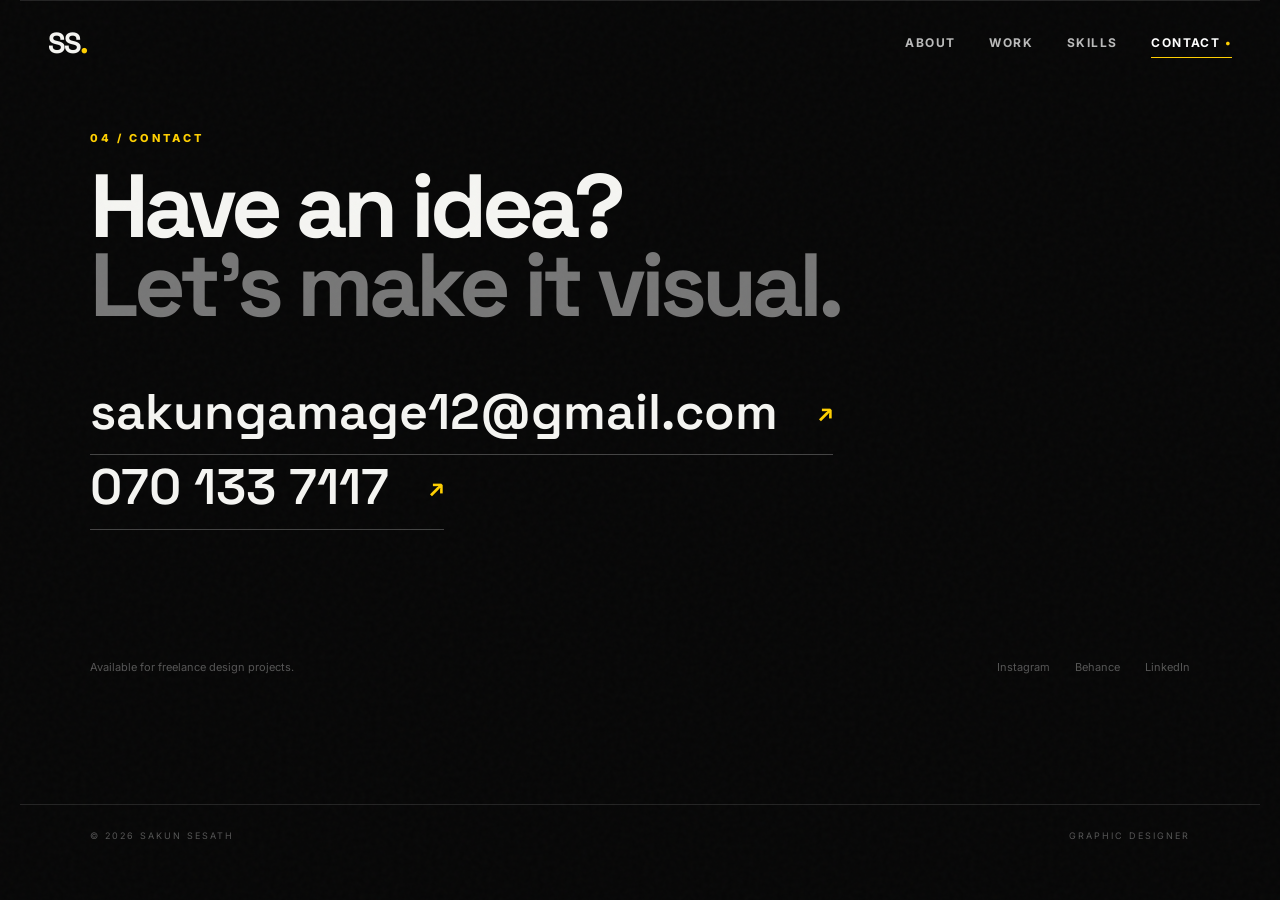
==== contact.html @ a8da0d62 "Update contact.html" ====
<!DOCTYPE html>
<html lang="en"><head><meta charset="UTF-8"><meta name="viewport" content="width=device-width, initial-scale=1.0">
<title>Contact — Sakun Sesath</title>
<link rel="preconnect" href="https://fonts.googleapis.com"><link rel="preconnect" href="https://fonts.gstatic.com" crossorigin>
<link href="https://fonts.googleapis.com/css2?family=Inter:wght@400;500;600;700;800;900&family=Space+Grotesk:wght@500;600;700&display=swap" rel="stylesheet">
<link rel="stylesheet" href="style.css"></head><body>
<header class="nav">
  <a class="brand" href="index.html">SS<span>.</span></a>
  <nav>
<a href="about.html" class="">About</a>
<a href="work.html" class="">Work</a>
<a href="skills.html" class="">Skills</a>
<a href="contact.html" class="active">Contact</a>
</nav>
</header><main>
<section class="section contact"><p class="eyebrow">04 / CONTACT</p><h2>Have an idea?<br><span>Let's make it visual.</span></h2>
<a class="contact-mail" href="mailto:sakungamage12@gmail.com">
  sakungamage12@gmail.com <span>↗</span>
</a>
  <a class="contact-mail" href="tel:070 133 7117">
  070 133 7117 <span>↗</span>
</a>
<div class="contact-bottom"><p>Available for freelance design projects.</p><div class="socials"><a href="#">Instagram</a><a href="#">Behance</a><a href="#">LinkedIn</a></div></div></section></main><footer><span>© 2026 SAKUN SESATH</span><span>GRAPHIC DESIGNER</span></footer></body></html>
---- style.css ----
:root{
  --bg:#070707; --surface:#101010; --text:#f5f5f2; --muted:#929292;
  --accent:#ffd000; --line:#242424; --max:1240px;
}
*{box-sizing:border-box;margin:0;padding:0}
html{scroll-behavior:smooth}
body{background:var(--bg);color:var(--text);font-family:Inter,Arial,sans-serif;overflow-x:hidden}
body:before{content:"";position:fixed;inset:0;pointer-events:none;opacity:.035;background-image:url("data:image/svg+xml,%3Csvg viewBox='0 0 180 180' xmlns='http://www.w3.org/2000/svg'%3E%3Cfilter id='n'%3E%3CfeTurbulence type='fractalNoise' baseFrequency='.9' numOctaves='3' stitchTiles='stitch'/%3E%3C/filter%3E%3Crect width='100%25' height='100%25' filter='url(%23n)' opacity='.7'/%3E%3C/svg%3E");z-index:20}
a{color:inherit;text-decoration:none}
.nav{height:84px;display:flex;align-items:center;justify-content:space-between;max-width:var(--max);margin:auto;padding:0 28px;position:absolute;left:0;right:0;top:0;z-index:10}
.brand{font:800 29px/1 "Space Grotesk";letter-spacing:-2px}.brand span{color:var(--accent)}
.nav nav{display:flex;gap:34px}.nav nav a{font-size:12px;font-weight:700;letter-spacing:1.4px;text-transform:uppercase;color:#bbb;transition:.25s}.nav nav a:hover,.nav nav a.active{color:#fff}.nav nav a.active:after{content:' •';color:var(--accent)}
.menu-btn{display:none;background:none;border:0}.menu-btn span{display:block;width:25px;height:2px;background:#fff;margin:5px}
.hero{min-height:100vh;position:relative;display:flex;align-items:center;max-width:var(--max);margin:auto;padding:120px 70px 80px;overflow:hidden}
.hero:after{content:"";position:absolute;width:650px;height:650px;right:-230px;top:10%;background:radial-gradient(circle,rgba(255,208,0,.12),transparent 68%);filter:blur(10px)}
.hero-content{position:relative;z-index:2;max-width:850px}.eyebrow{font-size:11px;letter-spacing:3px;color:var(--accent);font-weight:800;margin-bottom:22px}
h1{font:900 clamp(76px,13vw,180px)/.77 "Space Grotesk";letter-spacing:-9px}
h1 span{color:transparent;-webkit-text-stroke:1px #eee}
.hero-copy{max-width:470px;color:#a8a8a8;line-height:1.7;margin:38px 0 30px;font-size:15px}
.hero-actions{display:flex;gap:12px}.btn{padding:15px 22px;border:1px solid #333;font-size:11px;font-weight:800;letter-spacing:1.5px;text-transform:uppercase}.btn-primary{background:var(--accent);border-color:var(--accent);color:#070707}.btn-primary span{margin-left:20px}.btn-ghost:hover{border-color:#777}
.hero-side{position:absolute;right:34px;top:48%;z-index:2}.vertical{writing-mode:vertical-rl;font-size:9px;letter-spacing:3px;color:#555}
.hero-orb{position:absolute;border:1px solid #222;border-radius:50%}.orb-one{width:420px;height:420px;right:-70px;bottom:-160px}.orb-two{width:250px;height:250px;right:120px;bottom:-75px}
.scroll-indicator{position:absolute;bottom:32px;left:70px;color:#555;font-size:9px;letter-spacing:3px}.scroll-indicator span{color:var(--accent);margin-left:10px}
.section{max-width:var(--max);margin:auto;padding:130px 70px}.section-head{display:flex;justify-content:space-between;align-items:end;margin-bottom:60px}.section-head h2,.about h2,.contact h2{font:700 clamp(52px,7vw,90px)/.88 "Space Grotesk";letter-spacing:-5px}.section-head em{color:var(--accent);font-style:normal}.section-intro{max-width:330px;color:#777;line-height:1.7;font-size:13px}
.projects{display:grid;grid-template-columns:1.18fr .82fr;gap:70px;align-items:start}.project:nth-child(2){margin-top:170px}
.project-image{position:relative;background:#111;overflow:hidden;cursor:pointer}.project-image img{width:100%;display:block;transition:transform .7s cubic-bezier(.2,.7,.2,1);aspect-ratio:1/1;object-fit:cover}.project-large .project-image img{aspect-ratio:1/1.05}.project-image:hover img{transform:scale(1.035)}.project-overlay{position:absolute;inset:0;display:grid;place-items:center;background:rgba(0,0,0,.45);opacity:0;transition:.3s}.project-overlay span{border:1px solid #fff;padding:12px 16px;font-size:10px;font-weight:800;letter-spacing:1.5px}.project-image:hover .project-overlay{opacity:1}
.project-meta{padding:18px 0;border-bottom:1px solid var(--line)}.project-meta>div{display:flex;align-items:center;gap:15px}.project-meta .number{font-size:10px;color:var(--accent)}.project-meta h3{font:600 20px "Space Grotesk"}.project-meta p{color:#666;font-size:11px;margin:9px 0 0 30px}
.about{border-top:1px solid var(--line)}.section-label{font-size:10px;letter-spacing:3px;color:#555;margin-bottom:65px}.about-grid{display:grid;grid-template-columns:1fr 1fr;gap:80px}.about h2 span{color:var(--accent)}.about-text{max-width:520px;padding-top:8px}.about-text .big{font-size:25px;line-height:1.4;color:#ddd;margin-bottom:28px}.about-text>p:not(.big){color:#777;line-height:1.8;font-size:14px;margin-bottom:35px}.text-link{font-size:10px;font-weight:800;letter-spacing:2px;border-bottom:1px solid #555;padding-bottom:8px}.text-link span{color:var(--accent);margin-left:14px}
.skills{border-top:1px solid var(--line)}.skill-grid{display:grid;grid-template-columns:repeat(4,1fr);border-top:1px solid var(--line)}.skill{padding:28px 20px 20px 0;border-right:1px solid var(--line);min-height:230px}.skill:not(:first-child){padding-left:25px}.skill:last-child{border-right:0}.skill span{font-size:10px;color:var(--accent)}.skill h3{font:600 22px "Space Grotesk";margin:60px 0 12px}.skill p{color:#666;font-size:12px;line-height:1.7;max-width:190px}
.contact{border-top:1px solid var(--line);min-height:80vh}.contact h2{margin-bottom:55px}.contact h2 span{color:#777}.contact-mail{display:inline-flex;align-items:center;gap:40px;font:600 clamp(22px,4vw,50px) "Space Grotesk";border-bottom:1px solid #444;padding-bottom:10px}.contact-mail span{color:var(--accent);font-size:25px}.contact-bottom{display:flex;justify-content:space-between;align-items:end;margin-top:130px;color:#555;font-size:11px}.socials{display:flex;gap:25px}.socials a:hover{color:#fff}
footer{border-top:1px solid var(--line);max-width:var(--max);margin:auto;padding:25px 70px;display:flex;justify-content:space-between;color:#555;font-size:9px;letter-spacing:2px}
.modal{position:fixed;inset:0;background:rgba(0,0,0,.92);z-index:50;display:none;place-items:center;padding:40px}.modal.open{display:grid}.modal-inner{max-width:850px;max-height:90vh;text-align:center}.modal-inner img{max-width:100%;max-height:78vh;object-fit:contain}.modal-inner h3{font:600 18px "Space Grotesk";margin-top:15px}.modal-close{position:absolute;right:28px;top:20px;background:none;border:0;color:#fff;font-size:40px;cursor:pointer}
.reveal{opacity:0;transform:translateY(25px);transition:opacity .8s ease,transform .8s ease}.reveal.visible{opacity:1;transform:none}
.cursor-glow{position:fixed;width:220px;height:220px;border-radius:50%;pointer-events:none;background:radial-gradient(circle,rgba(255,208,0,.06),transparent 65%);transform:translate(-50%,-50%);z-index:1}
@media(max-width:800px){
  .nav nav{display:flex;gap:20px}
  .nav{padding:0 20px}.nav nav{display:none}.menu-btn{display:block}
  .hero{padding:120px 25px 80px;min-height:92vh}.hero-side{display:none}.scroll-indicator{left:25px}
  h1{letter-spacing:-5px}.hero-copy{font-size:14px}.section{padding:90px 25px}.section-head{display:block}.section-intro{margin-top:25px}
  .projects{grid-template-columns:1fr;gap:55px}.project:nth-child(2){margin-top:0}
  .about-grid{grid-template-columns:1fr;gap:45px}.about-text .big{font-size:21px}
  .skill-grid{grid-template-columns:1fr 1fr}.skill{border-bottom:1px solid var(--line);min-height:200px}.skill:nth-child(2){border-right:0}.skill:nth-child(3){padding-left:0}
  .contact-bottom{display:block;margin-top:90px}.socials{margin-top:25px;flex-wrap:wrap} footer{padding:25px;gap:15px}
}

/* --- Premium polish --- */
::selection{background:var(--accent);color:#000}
.nav nav a{position:relative}
.nav nav a:before{content:"";position:absolute;left:0;bottom:-8px;width:0;height:1px;background:var(--accent);transition:.3s}
.nav nav a:hover:before,.nav nav a.active:before{width:100%}
main{animation:pageIn .65s ease both}
@keyframes pageIn{from{opacity:0;transform:translateY(12px)}to{opacity:1;transform:none}}
.hero-content{animation:heroIn 1s .1s ease both}
@keyframes heroIn{from{opacity:0;transform:translateY(35px)}to{opacity:1;transform:none}}
.hero:before{content:"";position:absolute;right:10%;top:25%;width:1px;height:360px;background:linear-gradient(transparent,#333,transparent);opacity:.6}
.project{transition:transform .4s ease}
.project:hover{transform:translateY(-6px)}
.project-meta h3{transition:.25s}.project:hover .project-meta h3{color:var(--accent)}
.btn{transition:transform .25s,background .25s,border-color .25s}.btn:hover{transform:translateY(-2px)}
.btn-primary:hover{background:#fff;border-color:#fff}
.skill{transition:background .35s,padding .35s}.skill:hover{background:#0e0e0e}.skill:hover h3{color:var(--accent)}
.contact-mail{transition:.3s}.contact-mail:hover{color:var(--accent);border-color:var(--accent)}
.about-grid h2{position:relative}.about-grid h2:after{content:"";display:block;width:75px;height:3px;background:var(--accent);margin-top:35px}
@media(max-width:800px){
  .nav nav{display:flex!important;gap:18px;flex-wrap:wrap}
  .nav nav a{font-size:9px}
  .hero:before,.hero-side{display:none}
}

/* About portrait */
.about-portrait{position:relative;max-width:520px;margin-bottom:70px}
.about-portrait img{width:100%;display:block;aspect-ratio:4/5;object-fit:cover;filter:saturate(.9);transition:transform .6s ease,filter .6s ease}
.about-portrait:hover img{transform:scale(1.015);filter:saturate(1)}
.about-portrait:after{content:"SAKUN SESATH";position:absolute;right:-18px;bottom:25px;writing-mode:vertical-rl;font:700 10px "Space Grotesk";letter-spacing:3px;color:var(--accent)}
.about-layout{display:grid;grid-template-columns:.9fr 1.1fr;gap:80px;align-items:center}
.about-layout .about-text{padding-top:0}
@media(max-width:800px){.about-layout{grid-template-columns:1fr;gap:35px}.about-portrait{max-width:420px;margin-bottom:0}.about-portrait:after{right:8px}}

.about-home{border-top:1px solid var(--line)}
.about-home h2{font:700 clamp(50px,7vw,88px)/.9 "Space Grotesk";letter-spacing:-5px}
.about-home h2 span{color:var(--accent)}
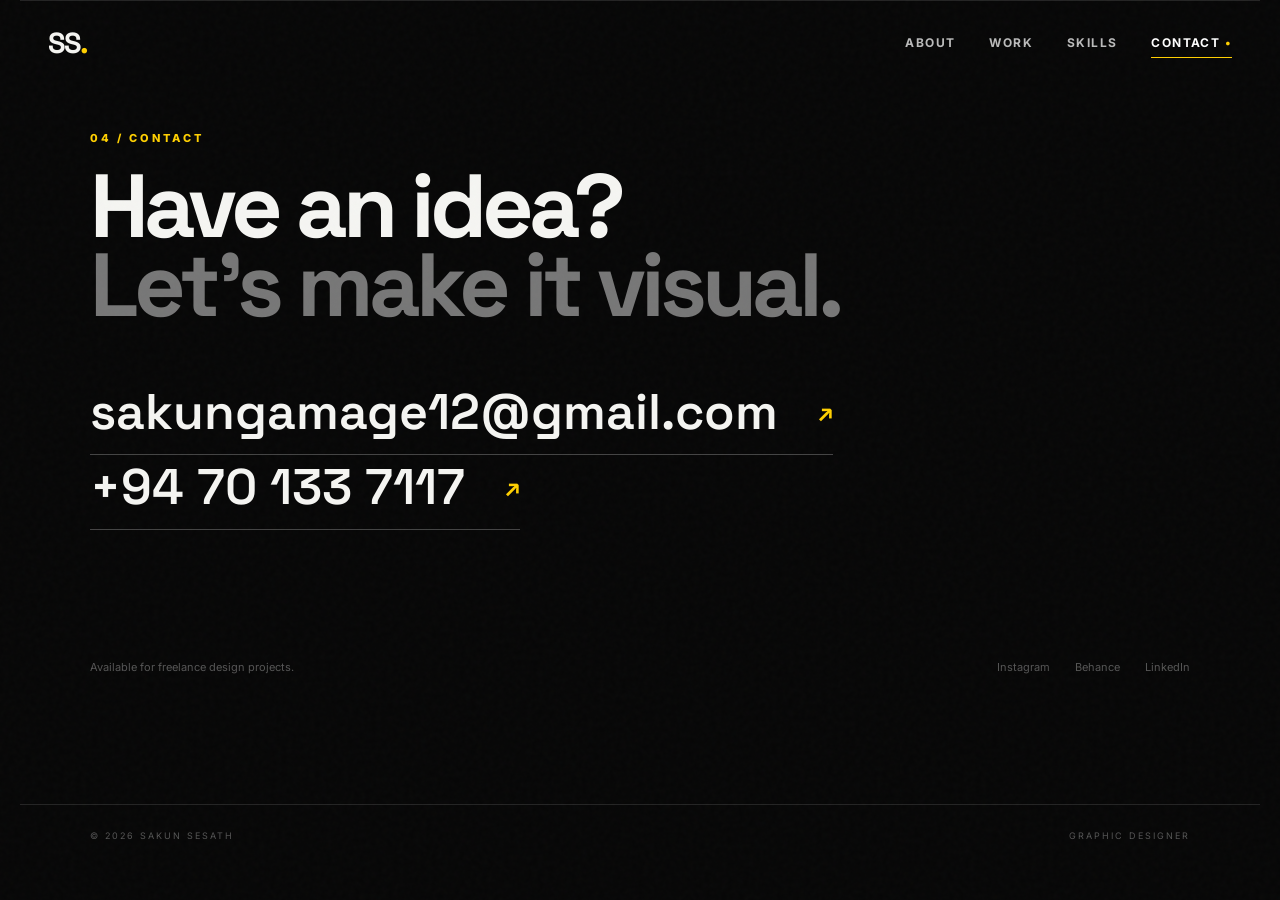
==== commit ea6b948f: "Update contact.html" ====
--- a/contact.html
+++ b/contact.html
@@ -16,8 +16,7 @@
 <section class="section contact"><p class="eyebrow">04 / CONTACT</p><h2>Have an idea?<br><span>Let's make it visual.</span></h2>
 <a class="contact-mail" href="mailto:sakungamage12@gmail.com">
   sakungamage12@gmail.com <span>↗</span>
-</a>
-  <a class="contact-mail" href="tel:070 133 7117">
-  070 133 7117 <span>↗</span>
+<a class="contact-mail" href="https://wa.me/94701337117" target="_blank">
+  +94 70 133 7117 <span>↗</span>
 </a>
 <div class="contact-bottom"><p>Available for freelance design projects.</p><div class="socials"><a href="#">Instagram</a><a href="#">Behance</a><a href="#">LinkedIn</a></div></div></section></main><footer><span>© 2026 SAKUN SESATH</span><span>GRAPHIC DESIGNER</span></footer></body></html>
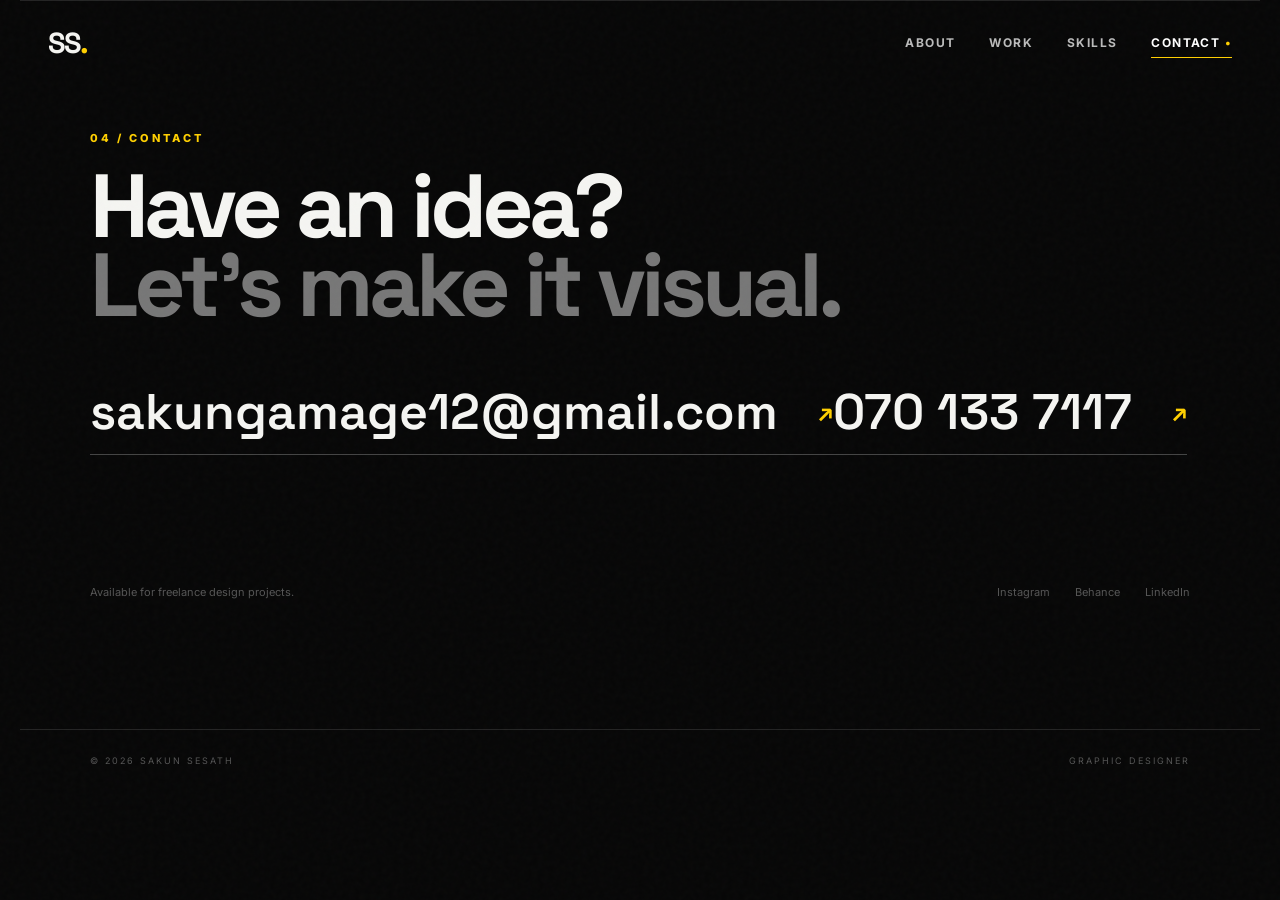
==== commit bf749dde: "Update contact.html" ====
--- a/contact.html
+++ b/contact.html
@@ -16,7 +16,7 @@
 <section class="section contact"><p class="eyebrow">04 / CONTACT</p><h2>Have an idea?<br><span>Let's make it visual.</span></h2>
 <a class="contact-mail" href="mailto:sakungamage12@gmail.com">
   sakungamage12@gmail.com <span>↗</span>
-<a class="contact-mail" href="https://wa.me/94701337117" target="_blank">
-  +94 70 133 7117 <span>↗</span>
+<a class="contact-mail" href="https://wa.me/+940701337117" target="_blank">
+  070 133 7117 <span>↗</span>
 </a>
 <div class="contact-bottom"><p>Available for freelance design projects.</p><div class="socials"><a href="#">Instagram</a><a href="#">Behance</a><a href="#">LinkedIn</a></div></div></section></main><footer><span>© 2026 SAKUN SESATH</span><span>GRAPHIC DESIGNER</span></footer></body></html>
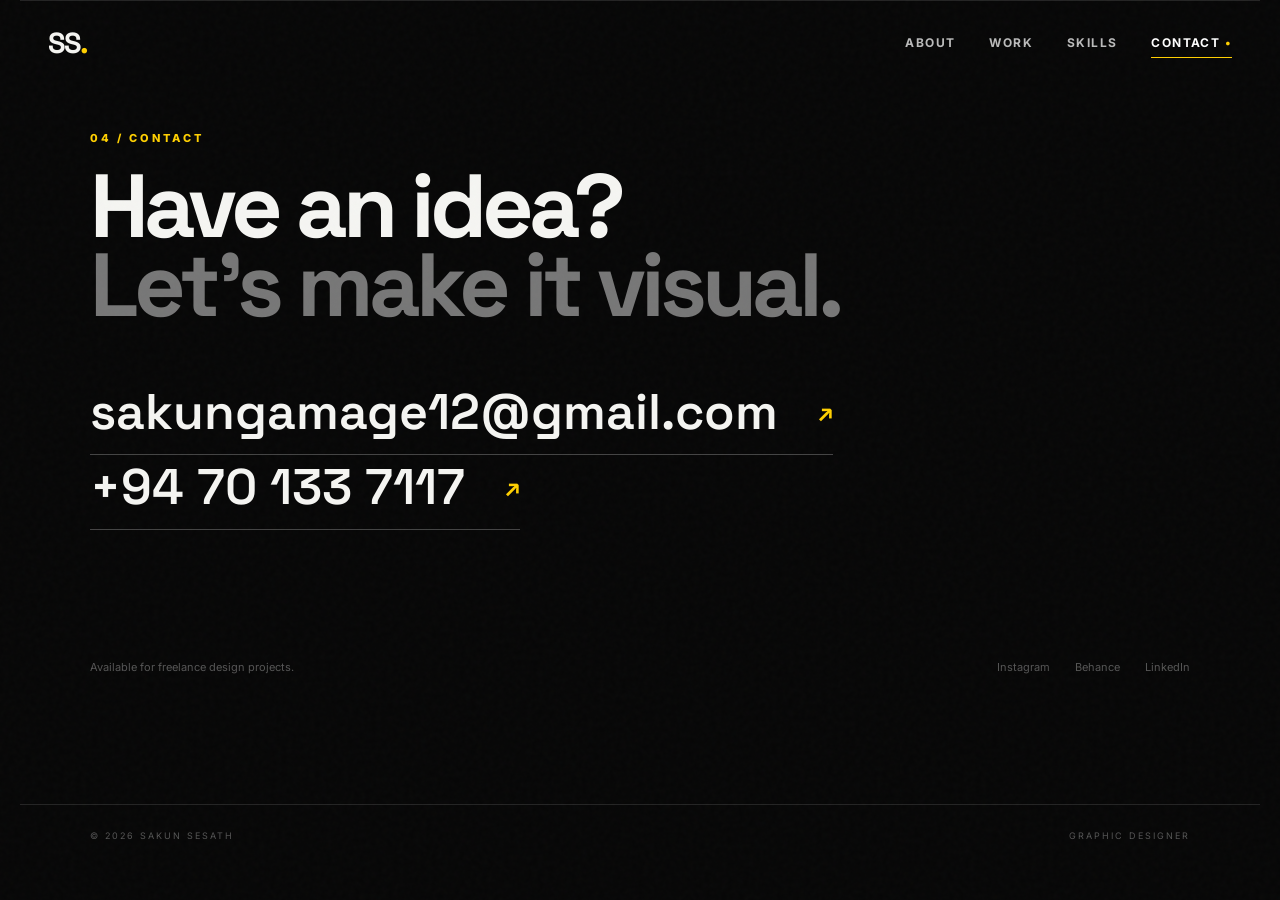
==== commit 164bf692: "Update contact.html" ====
--- a/contact.html
+++ b/contact.html
@@ -16,7 +16,7 @@
 <section class="section contact"><p class="eyebrow">04 / CONTACT</p><h2>Have an idea?<br><span>Let's make it visual.</span></h2>
 <a class="contact-mail" href="mailto:sakungamage12@gmail.com">
   sakungamage12@gmail.com <span>↗</span>
-<a class="contact-mail" href="https://wa.me/+940701337117" target="_blank">
-  070 133 7117 <span>↗</span>
+<a class="contact-mail" href="https://wa.me/94701337117" target="_blank">
+  +94 70 133 7117 <span>↗</span>
 </a>
 <div class="contact-bottom"><p>Available for freelance design projects.</p><div class="socials"><a href="#">Instagram</a><a href="#">Behance</a><a href="#">LinkedIn</a></div></div></section></main><footer><span>© 2026 SAKUN SESATH</span><span>GRAPHIC DESIGNER</span></footer></body></html>
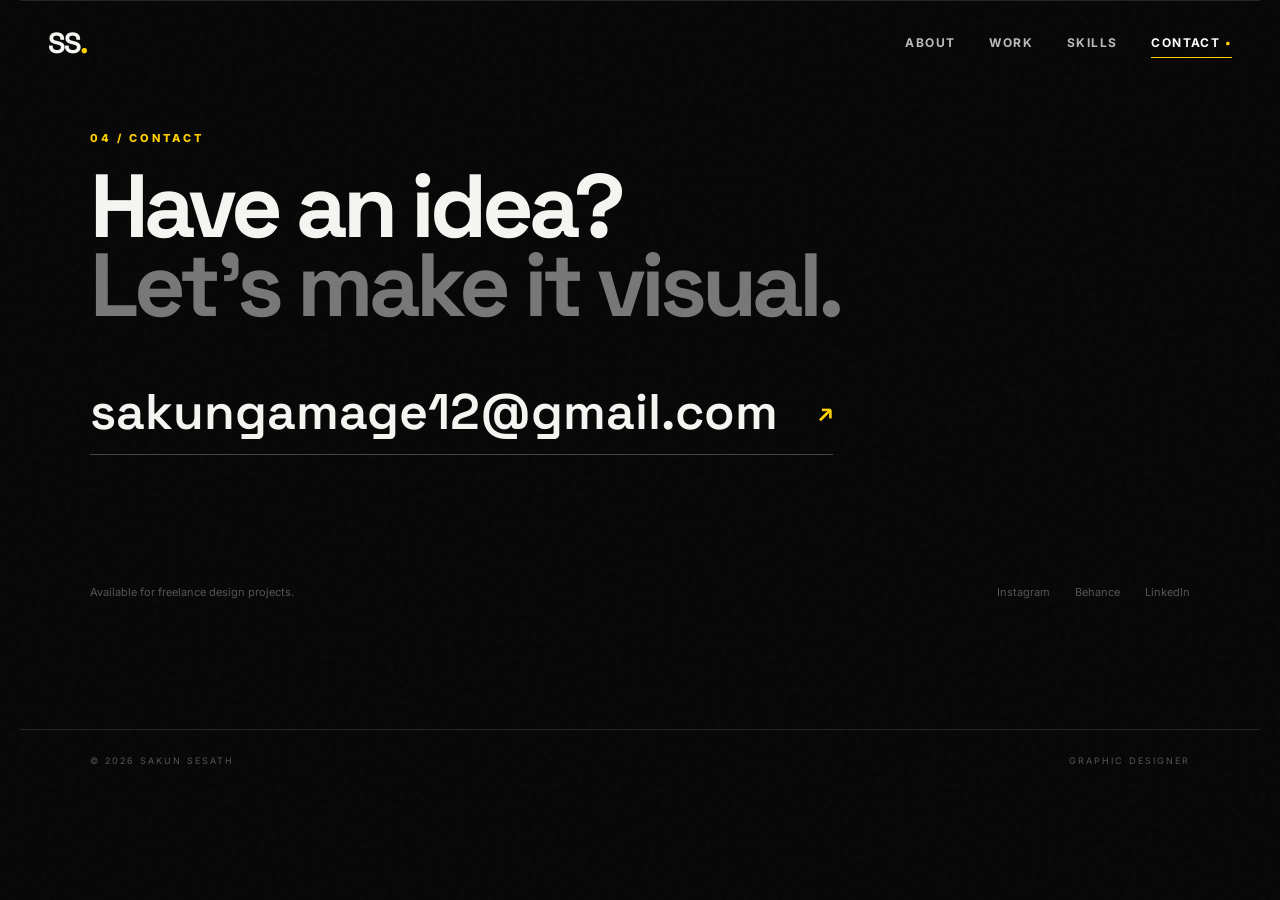
==== commit 0da62ade: "Add files via upload" ====
--- a/contact.html
+++ b/contact.html
@@ -14,9 +14,5 @@
 </nav>
 </header><main>
 <section class="section contact"><p class="eyebrow">04 / CONTACT</p><h2>Have an idea?<br><span>Let's make it visual.</span></h2>
-<a class="contact-mail" href="mailto:sakungamage12@gmail.com">
-  sakungamage12@gmail.com <span>↗</span>
-<a class="contact-mail" href="https://wa.me/94701337117" target="_blank">
-  +94 70 133 7117 <span>↗</span>
-</a>
-<div class="contact-bottom"><p>Available for freelance design projects.</p><div class="socials"><a href="#">Instagram</a><a href="#">Behance</a><a href="#">LinkedIn</a></div></div></section></main><footer><span>© 2026 SAKUN SESATH</span><span>GRAPHIC DESIGNER</span></footer></body></html>
+<a class="contact-mail" href="mailto:sakungamage12@gmail.com">sakungamage12@gmail.com <span>↗</span></a>
+<div class="contact-bottom"><p>Available for freelance design projects.</p><div class="socials"><a href="#">Instagram</a><a href="#">Behance</a><a href="#">LinkedIn</a></div></div></section></main><footer><span>© 2026 SAKUN SESATH</span><span>GRAPHIC DESIGNER</span></footer></body></html>
